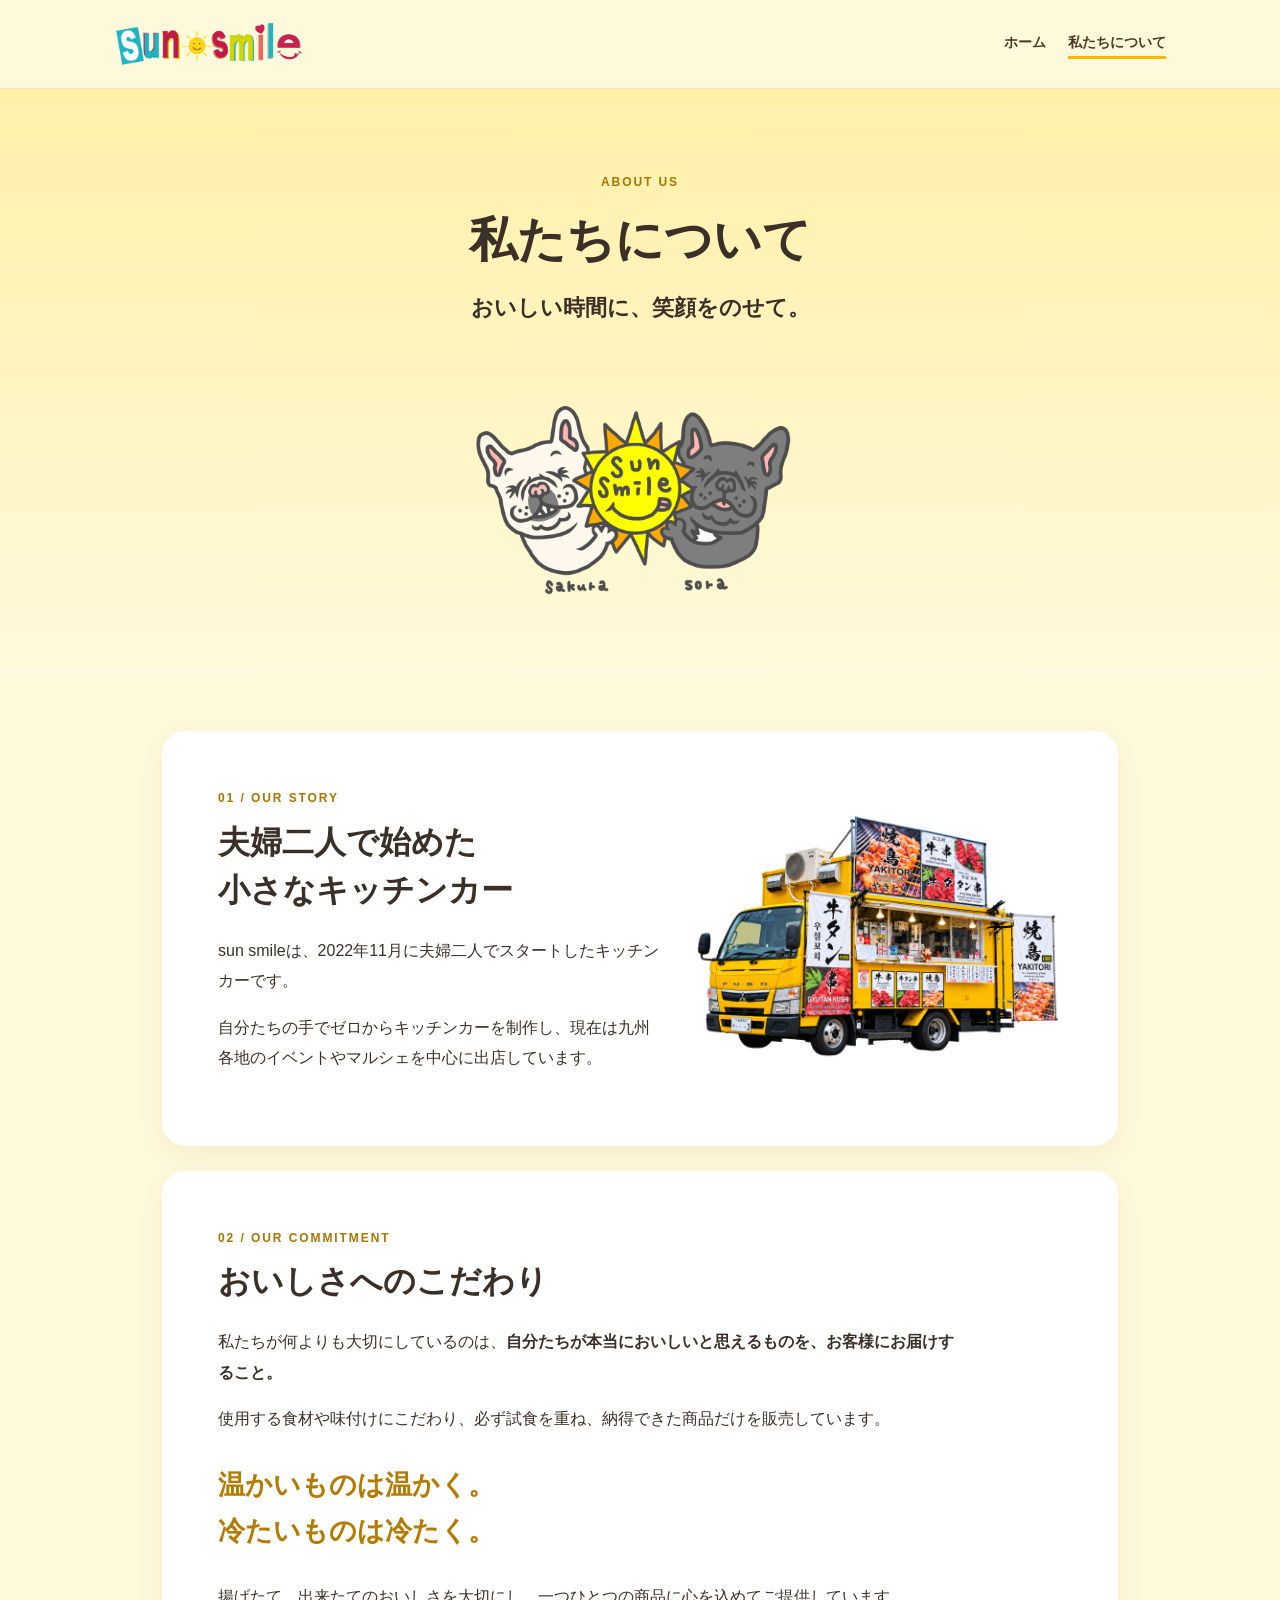
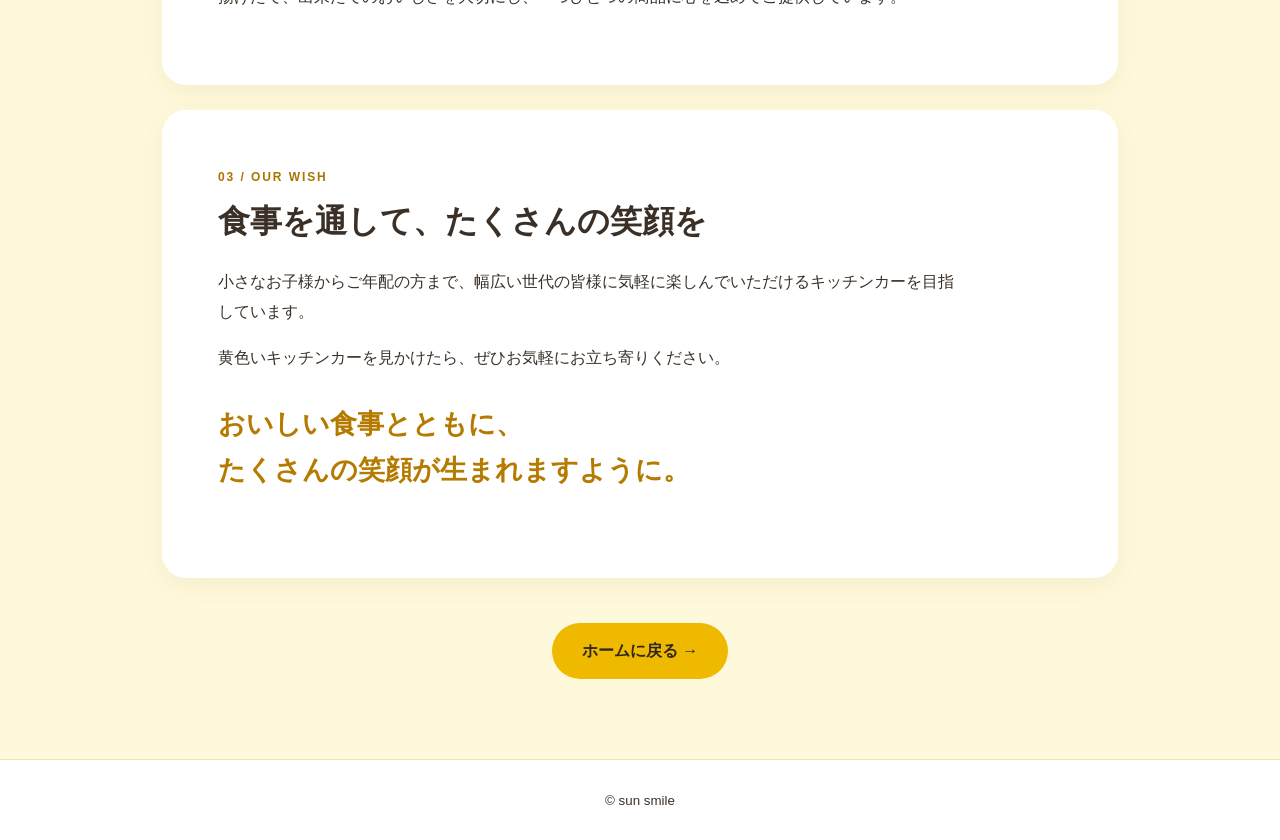
==== about.html @ a851bf27 "Add files via upload" ====
<!doctype html>
<html lang="ja">
<head>
  <meta charset="utf-8">
  <meta name="viewport" content="width=device-width, initial-scale=1">
  <meta name="description" content="sun smileは夫婦二人で始めた黄色いキッチンカー。九州各地で、食材と出来たてのおいしさにこだわったメニューをお届けしています。">
  <title>私たちについて | sun smile</title>
  <link rel="stylesheet" href="style.css">
  <link rel="stylesheet" href="about.css">
</head>
<body class="about-page">
  <header class="about-header">
    <div class="about-header-inner">
      <a href="index.html" class="about-brand" aria-label="sun smile ホームへ"><img src="assets/sun-smile-header-logo.png" alt="sun smile"></a>
      <nav aria-label="メインナビゲーション" class="about-nav">
        <a href="index.html">ホーム</a>
        <a href="about.html" aria-current="page">私たちについて</a>
      </nav>
    </div>
  </header>
  <main>
    <section class="about-hero" aria-labelledby="about-title">
      <p class="about-eyebrow">ABOUT US</p>
      <h1 id="about-title">私たちについて</h1>
      <p class="about-lead">おいしい時間に、笑顔をのせて。</p>
      <img class="about-main-logo" src="assets/sun-smile-center-logo.png" alt="sun smile Sakura・Sora ロゴ">
    </section>
    <div class="about-content">
      <section class="about-panel" aria-labelledby="start-title">
        <div class="about-panel-text">
          <p class="about-num">01 / OUR STORY</p>
          <h2 id="start-title">夫婦二人で始めた<br>小さなキッチンカー</h2>
          <p>sun smileは、2022年11月に夫婦二人でスタートしたキッチンカーです。</p>
          <p>自分たちの手でゼロからキッチンカーを制作し、現在は九州各地のイベントやマルシェを中心に出店しています。</p>
        </div>
        <div class="about-panel-media"><img src="assets/sun-smile-truck.png" alt="sun smileの黄色いキッチンカー"></div>
      </section>
      <section class="about-panel about-panel-single" aria-labelledby="taste-title">
        <p class="about-num">02 / OUR COMMITMENT</p>
        <h2 id="taste-title">おいしさへのこだわり</h2>
        <p>私たちが何よりも大切にしているのは、<strong>自分たちが本当においしいと思えるものを、お客様にお届けすること。</strong></p>
        <p>使用する食材や味付けにこだわり、必ず試食を重ね、納得できた商品だけを販売しています。</p>
        <p class="about-emphasis">温かいものは温かく。<br>冷たいものは冷たく。</p>
        <p>揚げたて、出来たてのおいしさを大切にし、一つひとつの商品に心を込めてご提供しています。</p>
      </section>
      <section class="about-panel about-panel-single" aria-labelledby="smile-title">
        <p class="about-num">03 / OUR WISH</p>
        <h2 id="smile-title">食事を通して、たくさんの笑顔を</h2>
        <p>小さなお子様からご年配の方まで、幅広い世代の皆様に気軽に楽しんでいただけるキッチンカーを目指しています。</p>
        <p>黄色いキッチンカーを見かけたら、ぜひお気軽にお立ち寄りください。</p>
        <p class="about-emphasis">おいしい食事とともに、<br>たくさんの笑顔が生まれますように。</p>
      </section>
      <div class="about-actions"><a class="about-home-link" href="index.html">ホームに戻る <span aria-hidden="true">→</span></a></div>
    </div>
  </main>
  <footer class="about-footer"><small>© sun smile</small></footer>
</body>
</html>
---- style.css ----
@import url('https://fonts.googleapis.com/css2?family=DM+Sans:wght@400;500;600;700;800;900&family=Noto+Sans+JP:wght@400;500;600;700;800;900&display=swap');
:root{--ink:#1f2430;--yellow:#ffdb37;--pink:#ed4d78;--mint:#b9f2df;--bg:#fffdf8;--border:#e8e6df}*{box-sizing:border-box}html{scroll-behavior:smooth}body{margin:0;background:var(--bg);color:var(--ink);font-family:'DM Sans','Noto Sans JP',sans-serif}a{color:inherit;text-decoration:none}button,input,textarea,select{font:inherit}button{cursor:pointer}.header{height:82px;display:flex;align-items:center;justify-content:space-between;padding:0 max(5vw,24px);position:sticky;top:0;z-index:10;background:rgba(255,253,248,.94);backdrop-filter:blur(14px);border-bottom:1px solid var(--border)}.brand{font-weight:900;font-size:27px;letter-spacing:-1px}.brand-sun{color:#f8bb00}.header nav{display:flex;align-items:center;gap:28px;font-size:13px;font-weight:700}.header nav a:hover{color:var(--pink)}.nav-cta{background:var(--ink);color:white!important;padding:12px 20px;border-radius:30px}.menu-toggle{display:none;background:none;border:0;font-size:26px}.hero{position:relative;min-height:650px;background:#ffe36a;overflow:hidden;display:flex;align-items:center;padding:72px max(7vw,24px) 85px}.hero-inner{z-index:2;max-width:700px}.eyebrow,.section-tag{font-size:12px;font-weight:900;letter-spacing:2px}.eyebrow{margin-bottom:24px}.hero h1{font-size:clamp(46px,6vw,90px);line-height:1.28;letter-spacing:-3px;margin:0 0 26px;font-weight:900}.hero h1 em{color:#e84673;font-style:normal;position:relative}.hero p{font-size:16px;line-height:2;font-weight:600}.hero-actions{display:flex;gap:12px;flex-wrap:wrap;margin-top:32px}.btn{border:0;border-radius:40px;padding:16px 25px;font-weight:800;font-size:13px;display:inline-flex;gap:24px;align-items:center;justify-content:center;transition:transform .2s}.btn:hover{transform:translateY(-3px)}.primary,.dark{background:var(--ink);color:white}.secondary{background:white;color:var(--ink);border:1px solid var(--border)}.white{background:white;color:#202330}.hero-glow{position:absolute;border-radius:50%}.glow1{width:500px;height:500px;background:#ffcb40;right:-150px;top:-190px}.glow2{width:230px;height:230px;background:#ffefab;left:48%;bottom:-110px}.hero-art{position:absolute;right:5%;top:13%;width:41%;height:70%;min-width:420px}.sun-disc{position:absolute;right:3%;top:0;width:190px;height:190px;border-radius:50%;background:#f3aa3b;color:#b86c13;font-size:105px;text-align:center;line-height:175px;transform:rotate(12deg)}.truck{position:absolute;bottom:10%;right:0;width:440px;height:250px;transform:rotate(-4deg);filter:drop-shadow(12px 19px 0 rgba(41,39,24,.13))}.truck-body{position:absolute;bottom:35px;left:0;width:430px;height:175px;background:#fff9eb;border:8px solid #25222a;border-radius:23px 45px 13px 13px}.truck-window{position:absolute;left:24px;top:25px;width:230px;height:90px;border-radius:10px;background:#f9be23;border:7px solid #29272a;text-align:center;padding-top:18px;font-size:24px;font-weight:900}.truck-window small{display:block;font-size:10px;letter-spacing:3px}.truck-cabin{position:absolute;right:0;top:0;height:100%;width:128px;border-left:7px solid #25222a;background:#f6ca48;border-radius:0 35px 7px 0}.windshield{background:#99dce3;width:78px;height:83px;border:6px solid #25222a;border-radius:8px 26px 4px 4px;margin:13px 0 0 20px}.wheel{position:absolute;bottom:0;width:75px;height:75px;background:#25222a;border:14px solid #4c4b50;box-shadow:inset 0 0 0 8px white;border-radius:50%}.wheel.one{left:56px}.wheel.two{right:50px}.art-label{position:absolute;right:3%;bottom:-3%;background:white;border:2px solid var(--ink);padding:15px 25px;border-radius:13px;transform:rotate(7deg);font-weight:900;line-height:1.4}.hero-footer{position:absolute;bottom:25px;left:7%;font-size:11px;font-weight:900;letter-spacing:2px}.section{padding:110px max(7vw,24px)}.section-tag{color:#db466d;margin-bottom:25px}.intro-grid{display:grid;grid-template-columns:1fr 1fr;gap:10%}.section h2{font-size:clamp(35px,4vw,57px);letter-spacing:-2px;line-height:1.35;margin:0 0 28px;font-weight:900}.accent{color:#e64e79}.intro p{line-height:2.1;font-size:15px;color:#5e6169}.intro .lead{font-size:20px;font-weight:800;color:var(--ink)}.color-bars{display:flex;gap:9px;margin-top:45px}.color-bars i{display:block;width:50px;height:9px;border-radius:5px;background:#f6ce3e}.color-bars i:nth-child(2){background:#f278a0}.color-bars i:nth-child(3){background:#8ed9cc}.color-bars i:nth-child(4){background:#6bb6e7}.pill-row{display:flex;flex-wrap:wrap;gap:8px;margin-top:25px}.pill-row span{background:#f7f1e4;padding:11px 15px;border-radius:25px;font-size:12px;font-weight:800}.menu-section{background:#f6f7f4}.section-heading{display:flex;justify-content:space-between;align-items:end;gap:20px;margin-bottom:30px}.section-heading h2{margin:0}.section-heading>p{font-size:13px;color:#747680}.menu-grid{display:grid;grid-template-columns:repeat(4,1fr);gap:15px}.food-card{border-radius:22px;padding:25px;min-height:330px;position:relative;display:flex;flex-direction:column;overflow:hidden}.food-card.yellow{background:#ffdc69}.food-card.coral{background:#ffb8a8}.food-card.mint{background:#b7e8ce}.food-card.blue{background:#b4dff7}.food-icon{font-size:84px;line-height:1.3;text-align:center;margin:10px 0 24px;filter:drop-shadow(3px 8px 2px rgba(0,0,0,.1))}.food-num{position:absolute;top:24px;right:24px;font-size:12px;font-weight:900}.food-card h3{font-size:22px;margin:0 0 10px}.food-card p{font-size:13px;line-height:1.8;margin:0 0 20px}.food-en{font-size:10px;letter-spacing:1.5px;font-weight:900;margin-top:auto}.note{color:#7a7c81;font-size:12px;margin-top:20px}.schedule-section{background:#fffdf8}.schedule-card{display:flex;align-items:center;gap:24px;padding:28px 32px;border:1px solid var(--border);border-radius:20px;background:white}.schedule-symbol{width:72px;height:72px;border-radius:50%;display:grid;place-items:center;background:#ffedab;font-size:33px;flex-shrink:0}.schedule-card h3{margin:0 0 8px}.schedule-card p{font-size:13px;color:#72747c;line-height:1.8;margin:0}.schedule-card .btn{margin-left:auto;white-space:nowrap}.blog-section{background:#fff2f2}.blog-controls{display:flex;justify-content:space-between;align-items:center;gap:15px;margin-bottom:25px}.filters{display:flex;gap:8px;flex-wrap:wrap}.filters button,.manage-btn{border:1px solid #ded8d8;background:white;border-radius:25px;padding:10px 18px;font-size:12px;font-weight:800}.filters button.active{background:var(--ink);color:white}.manage-btn{background:transparent}.post-grid{display:grid;grid-template-columns:repeat(3,1fr);gap:18px}.post-card{background:white;border-radius:20px;overflow:hidden;border:1px solid #f0e6e6;cursor:pointer;transition:transform .2s}.post-card:hover{transform:translateY(-4px)}.post-cover{height:175px;background:linear-gradient(135deg,#ffcf56,#ff7d95);display:flex;align-items:center;justify-content:center;font-size:64px;overflow:hidden}.post-cover img{width:100%;height:100%;object-fit:cover}.post-card-body{padding:22px}.post-meta{font-size:11px;color:#888;font-weight:700}.post-meta span{color:#e34c78;margin-left:8px}.post-card h3{font-size:18px;line-height:1.6;margin:12px 0}.post-card p{font-size:12px;color:#777;line-height:1.8}.post-link{font-size:12px;font-weight:900;margin-top:18px}.empty{padding:40px;text-align:center}.contact-section{background:#292b38;color:white;display:flex;position:relative;overflow:hidden;min-height:460px}.contact-section .section-tag{color:#ffdc64}.contact-section h2{font-size:clamp(40px,5vw,70px)}.contact-section p{color:#e5e2e4;line-height:2;margin-bottom:30px}.contact-content{position:relative;z-index:1}.contact-mail{margin-top:20px;font-size:13px;color:#b5b5bf}.contact-deco{font-size:430px;position:absolute;right:8%;top:-50px;color:#f6c73c;opacity:.9;transform:rotate(-14deg)}footer{background:#fff;padding:55px max(7vw,24px) 25px}.footer-brand{font-size:33px;font-weight:900}.footer-brand span{color:#f4bd20}footer>p{font-size:13px;color:#74767b}.footer-bottom{display:flex;justify-content:space-between;margin-top:45px;padding-top:20px;border-top:1px solid var(--border);font-size:12px;color:#85858a}dialog{border:0;border-radius:24px;padding:36px;max-width:min(92vw,760px);width:100%;box-shadow:0 30px 90px #0004;max-height:88vh;overflow:auto}dialog::backdrop{background:#1c1c25aa}.close{float:right;border:0;background:#f1f1f1;width:35px;height:35px;border-radius:50%;font-size:22px}.post-dialog h2,.admin-dialog h2{font-size:30px}.post-dialog .post-image{max-height:320px;width:100%;object-fit:cover;border-radius:12px}.post-body{line-height:2.1;white-space:pre-wrap;overflow-wrap:anywhere}.admin-header p{font-size:12px;line-height:1.8;color:#74747b}.admin-dialog form{display:grid;gap:16px}.admin-dialog label{display:grid;gap:6px;font-size:12px;font-weight:800}.admin-dialog input,.admin-dialog textarea,.admin-dialog select{border:1px solid #d6d6dc;padding:12px;border-radius:9px;width:100%;background:white}.form-row{display:grid;grid-template-columns:1fr 1fr;gap:12px}.form-actions{display:flex;gap:9px;flex-wrap:wrap;margin-top:6px}.admin-tools{margin-top:30px;border-top:1px solid #eee;padding-top:15px}.admin-row{display:flex;align-items:center;justify-content:space-between;border-bottom:1px solid #eee;padding:12px 0;gap:10px;font-size:13px}.admin-row button{padding:7px 10px;background:#f3f3f3;border:0;border-radius:7px;margin-left:4px}.import-label{cursor:pointer}.admin-dialog .btn{padding:12px 18px}.post-dialog .post-meta{margin-bottom:10px}
@media(max-width:1050px){.hero-art{opacity:.45;right:-12%}.menu-grid{grid-template-columns:repeat(2,1fr)}.post-grid{grid-template-columns:repeat(2,1fr)}}@media(max-width:700px){.header{height:68px}.menu-toggle{display:block}.header nav{display:none;position:absolute;top:68px;left:0;right:0;background:#fffdf8;padding:20px;box-shadow:0 12px 18px #0001;flex-direction:column;align-items:stretch}.header nav.open{display:flex}.hero{min-height:640px;align-items:flex-start;padding-top:70px}.hero h1{font-size:45px;letter-spacing:-2px}.hero p{font-size:13px}.hero-art{transform:scale(.7);transform-origin:bottom right;right:-15%;top:auto;bottom:25px;opacity:.55}.hero-footer{font-size:9px}.section{padding:72px 22px}.intro-grid{grid-template-columns:1fr;gap:20px}.section-heading{display:block}.menu-grid{grid-template-columns:1fr 1fr;gap:9px}.food-card{padding:17px;min-height:300px}.food-icon{font-size:64px}.food-card h3{font-size:17px}.food-card p{font-size:11px}.schedule-card{display:block}.schedule-card .btn{margin-top:20px}.post-grid{grid-template-columns:1fr}.blog-controls{display:block}.manage-btn{margin-top:14px}.contact-deco{right:-90px;top:80px;font-size:260px;opacity:.23}.form-row{grid-template-columns:1fr}dialog{padding:24px}.footer-bottom{gap:15px}}

/* Official sun smile food truck photo: desktop and mobile */
.hero{background:#ffdf35;isolation:isolate}
.hero-inner{position:relative;z-index:3;max-width:52%}
.hero-photo{position:absolute;right:0;top:9%;bottom:8%;width:59%;z-index:2;display:flex;align-items:center;justify-content:center;pointer-events:none}
.hero-photo img{display:block;width:100%;height:100%;object-fit:contain;object-position:center;mix-blend-mode:multiply;filter:drop-shadow(0 16px 14px rgba(80,55,0,.12));-webkit-mask-image:radial-gradient(ellipse 75% 73% at 52% 51%,#000 67%,transparent 100%);mask-image:radial-gradient(ellipse 75% 73% at 52% 51%,#000 67%,transparent 100%)}
.hero-glow{z-index:0}
@media(max-width:1050px){.hero-inner{max-width:58%}.hero-photo{right:-6%;width:62%;top:17%;bottom:13%}}
@media(max-width:700px){.hero{min-height:800px;padding-top:56px;padding-bottom:350px;align-items:flex-start}.hero-inner{max-width:100%;width:100%}.hero h1{font-size:clamp(38px,9vw,54px)}.hero-photo{top:auto;bottom:52px;right:0;left:0;width:100%;height:340px}.hero-photo img{object-fit:contain;object-position:center}.hero-footer{z-index:4;bottom:18px}}
@media(max-width:390px){.hero{min-height:770px;padding-bottom:300px}.hero-photo{height:285px;bottom:55px}.hero-actions{gap:8px}.hero-actions .btn{padding:13px 17px}}

/* 2026-10: centered official logo and right-aligned truck */
.hero{background:#ffdf35;min-height:690px}
.hero-inner{max-width:39%;position:relative;z-index:4}
.hero h1{font-size:clamp(38px,4.45vw,68px)}
.hero-center-logo{position:absolute;left:43%;top:50%;transform:translate(-50%,-50%);width:28%;z-index:5;pointer-events:none}
.hero-center-logo img{width:100%;height:auto;display:block;filter:drop-shadow(0 8px 6px rgba(80,55,0,.10))}
.hero-photo{left:auto;right:-10%;top:13%;bottom:10%;width:60%;z-index:2}
.hero-photo img{object-fit:contain;object-position:center;mix-blend-mode:multiply;-webkit-mask-image:radial-gradient(ellipse 66% 67% at 52% 52%,#000 59%,transparent 100%);mask-image:radial-gradient(ellipse 66% 67% at 52% 52%,#000 59%,transparent 100%)}
@media(max-width:1100px){.hero-inner{max-width:44%}.hero-center-logo{left:46%;width:28%}.hero-photo{right:-15%;width:65%}}
@media(max-width:700px){.hero{min-height:900px;padding-top:45px;padding-bottom:520px}.hero-inner{max-width:100%}.hero h1{font-size:clamp(37px,8.6vw,52px)}.hero-center-logo{left:27%;top:auto;bottom:230px;transform:translateX(-50%);width:44%}.hero-photo{left:auto;right:-20%;top:auto;bottom:60px;width:96%;height:390px}.hero-photo img{object-position:center}.hero-footer{bottom:16px}}
@media(max-width:390px){.hero{min-height:860px;padding-bottom:480px}.hero-center-logo{bottom:210px;width:44%}.hero-photo{bottom:58px;height:340px}}

/* Updated hero: three independent columns, no overlap */
@media(min-width:901px){
.hero{display:grid;grid-template-columns:minmax(0,1.13fr) minmax(0,.68fr) minmax(0,1.13fr);gap:1.2vw;align-items:center;min-height:690px;padding:68px 3.4vw 84px}
.hero-inner{grid-column:1;position:relative;max-width:none;width:100%;z-index:4}
.hero h1{font-size:clamp(35px,3.5vw,63px);letter-spacing:-2px;white-space:nowrap}
.hero p{font-size:clamp(12px,1.05vw,16px)}
.hero-center-logo{grid-column:2;position:relative;left:auto;top:auto;bottom:auto;transform:none;width:100%;z-index:3;align-self:center}
.hero-center-logo img{width:100%;height:auto;object-fit:contain}
.hero-photo{grid-column:3;position:relative;left:auto;right:auto;top:auto;bottom:auto;width:100%;height:auto;z-index:2;align-self:center}
.hero-photo img{width:100%;height:auto;max-height:570px;object-fit:contain;mix-blend-mode:normal;mask-image:none;-webkit-mask-image:none;filter:drop-shadow(0 14px 9px rgba(90,65,0,.16))}
.hero-footer{left:3.4vw}
}
@media(max-width:900px){
.hero{display:flex;flex-direction:column;align-items:stretch;min-height:0;padding:60px 5vw 65px;gap:16px}
.hero-inner{position:relative;max-width:100%;width:100%;z-index:4}
.hero h1{font-size:clamp(37px,7vw,60px);white-space:normal}
.hero-center-logo{position:relative;left:auto;top:auto;bottom:auto;transform:none;width:min(62%,320px);align-self:center;z-index:3;margin-top:15px}
.hero-photo{position:relative;left:auto;right:auto;top:auto;bottom:auto;width:min(100%,680px);height:auto;align-self:center;z-index:2}
.hero-photo img{display:block;width:100%;height:auto;object-fit:contain;mix-blend-mode:normal;mask-image:none;-webkit-mask-image:none;filter:drop-shadow(0 10px 8px rgba(90,65,0,.15))}
.hero-footer{position:relative;left:auto;bottom:auto;margin-top:15px;font-size:9px}
}

/* Final balance adjustment: larger Sakura/Sora mark, smaller truck */
@media (min-width: 901px) {
  .hero { grid-template-columns: minmax(0,1.15fr) minmax(0,1.02fr) minmax(0,.83fr); gap: 1.5vw; padding-left: 3.2vw; padding-right: 3.2vw; }
  .hero-inner { min-width: 0; }
  .hero h1 { font-size: clamp(33px,3.35vw,58px); }
  .hero-center-logo { width: 112%; max-width: none; justify-self: center; }
  .hero-photo { width: 90%; justify-self: end; }
  .hero-photo img { max-height: 455px; }
}
@media (min-width: 701px) and (max-width: 900px) {
  .hero { display: grid; grid-template-columns: minmax(0,1.08fr) minmax(0,1fr); padding: 55px 4vw 75px; gap: 15px; }
  .hero-inner { grid-column: 1; grid-row: 1 / 3; }
  .hero-center-logo { grid-column: 2; grid-row: 1; width: 90%; justify-self: center; }
  .hero-photo { grid-column: 2; grid-row: 2; width: 80%; justify-self: center; }
  .hero h1 { font-size: clamp(30px,4vw,45px); white-space: normal; }
}
@media (max-width: 700px) {
  .hero { display: flex; flex-direction: column; gap: 8px; }
  .hero-center-logo { width: min(83%, 390px); margin-top: 20px; }
  .hero-photo { width: min(83%, 470px); margin-top: 0; }
}

/* Official sun smile header artwork */
.header .brand{display:flex;align-items:center;flex-shrink:0;line-height:1}
.header .brand-logo{display:block;width:220px;max-width:38vw;height:60px;object-fit:contain;object-position:left center}
@media(max-width:700px){.header .brand-logo{width:165px;max-width:55vw;height:50px}}
/* キッチンカーを25px下に移動（PC表示） */
@media (min-width: 901px) {
  .hero-photo {
    transform: translateY(25px);
  }
}
/* スマホ版：見出しがヘッダーに隠れないように調整 */
@media (max-width: 700px) {
  .hero {
    padding-top: 110px;
  }
}
---- about.css ----
/* ABOUT US 専用スタイル。既存の style.css は変更しません。 */
body.about-page { margin: 0; background: #fff9db; color: #3b3027; font-family: 'Hiragino Kaku Gothic ProN','Yu Gothic',Meiryo,sans-serif; line-height: 1.9; }
.about-page *, .about-page *::before, .about-page *::after { box-sizing: border-box; }
.about-page .about-header { background: #fff9db; border-bottom: 1px solid #f1e4ac; }
.about-header-inner { max-width: 1100px; margin: auto; padding: 12px 24px; display: flex; justify-content: space-between; align-items: center; gap: 20px; }
.about-brand img { display: block; width: 190px; max-width: 38vw; height: 64px; object-fit: contain; object-position: left center; }
.about-nav { display: flex; gap: 22px; flex-wrap: wrap; }
.about-nav a { color: #4b3a27; font-size: 14px; font-weight: 700; text-decoration: none; }
.about-nav a[aria-current="page"] { border-bottom: 3px solid #f4b900; }
.about-hero { text-align: center; padding: 70px 24px 45px; background: linear-gradient(180deg,#fff0a9 0%,#fff9db 100%); }
.about-eyebrow, .about-num { color: #aa7500; font-weight: 800; letter-spacing: .16em; font-size: 12px; }
.about-hero h1 { font-size: clamp(30px,5vw,48px); margin: 8px 0 4px; line-height: 1.4; }
.about-lead { font-size: clamp(16px,2.6vw,22px); font-weight: 800; margin: 14px 0 25px; }
.about-main-logo { display: block; width: min(370px,80vw); max-height: 330px; object-fit: contain; margin: 0 auto; }
.about-content { max-width: 1000px; margin: 0 auto; padding: 30px 22px 80px; }
.about-panel { background: #fff; border-radius: 24px; padding: clamp(28px,5vw,56px); margin: 25px 0; display: grid; grid-template-columns: 1.2fr 1fr; gap: 35px; align-items: center; box-shadow: 0 8px 25px rgba(99,75,22,.07); }
.about-panel h2 { font-size: clamp(23px,3vw,32px); line-height: 1.5; margin: 8px 0 22px; }
.about-panel p { margin: 0 0 16px; }
.about-panel .about-num { margin: 0; }
.about-panel-media img { display: block; width: 100%; max-height: 350px; object-fit: contain; }
.about-panel-single { display: block; }
.about-panel-single > p:not(.about-num) { max-width: 750px; }
.about-emphasis { font-size: clamp(20px,3vw,27px); font-weight: 800; color: #b57a00; line-height: 1.7; padding: 12px 0; }
.about-actions { text-align: center; padding-top: 20px; }
.about-home-link { display: inline-block; padding: 13px 30px; border-radius: 999px; background: #efb900; color: #30271b; text-decoration: none; font-weight: 800; }
.about-home-link:hover { background: #ffd12c; }
.about-footer { text-align: center; padding: 25px; border-top: 1px solid #f1e4ac; }
@media(max-width:700px) { .about-header-inner { padding: 8px 16px; } .about-brand img { width: 145px; height: 55px; } .about-nav { gap: 12px; } .about-nav a { font-size: 12px; } .about-hero { padding-top: 42px; } .about-panel { grid-template-columns: 1fr; gap: 10px; } .about-panel-media { order: 2; } }
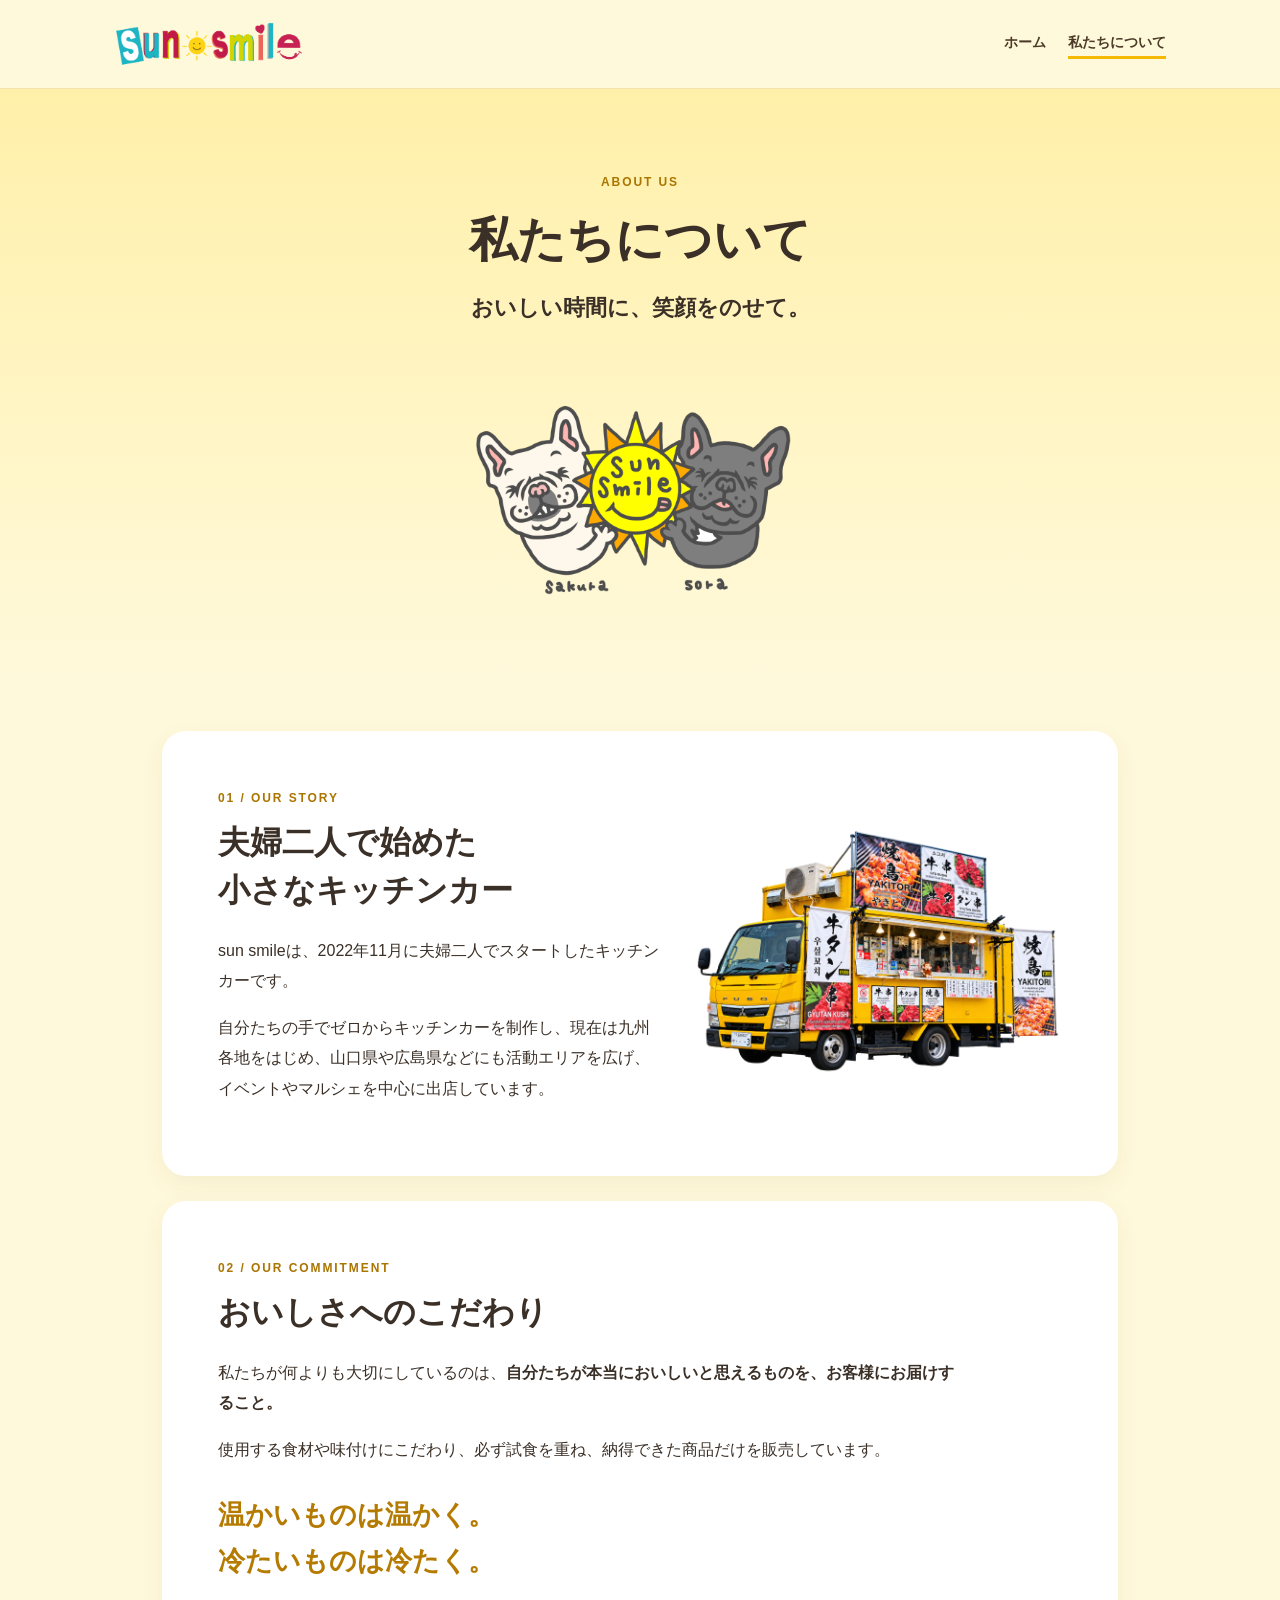
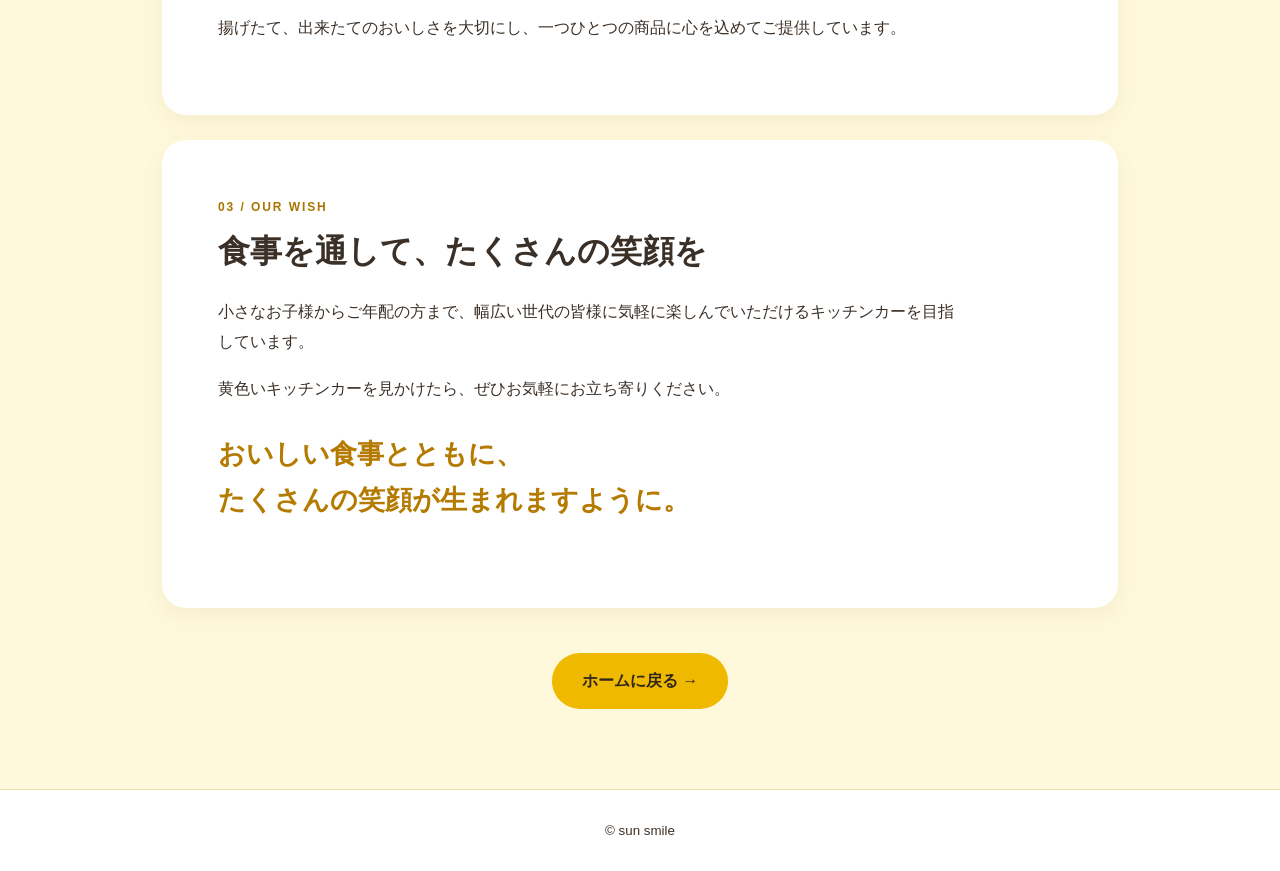
==== commit c1a5c44c: "Update about.html" ====
--- a/about.html
+++ b/about.html
@@ -31,7 +31,7 @@
           <p class="about-num">01 / OUR STORY</p>
           <h2 id="start-title">夫婦二人で始めた<br>小さなキッチンカー</h2>
           <p>sun smileは、2022年11月に夫婦二人でスタートしたキッチンカーです。</p>
-          <p>自分たちの手でゼロからキッチンカーを制作し、現在は九州各地のイベントやマルシェを中心に出店しています。</p>
+          <p>自分たちの手でゼロからキッチンカーを制作し、現在は九州各地をはじめ、山口県や広島県などにも活動エリアを広げ、イベントやマルシェを中心に出店しています。</p>
         </div>
         <div class="about-panel-media"><img src="assets/sun-smile-truck.png" alt="sun smileの黄色いキッチンカー"></div>
       </section>
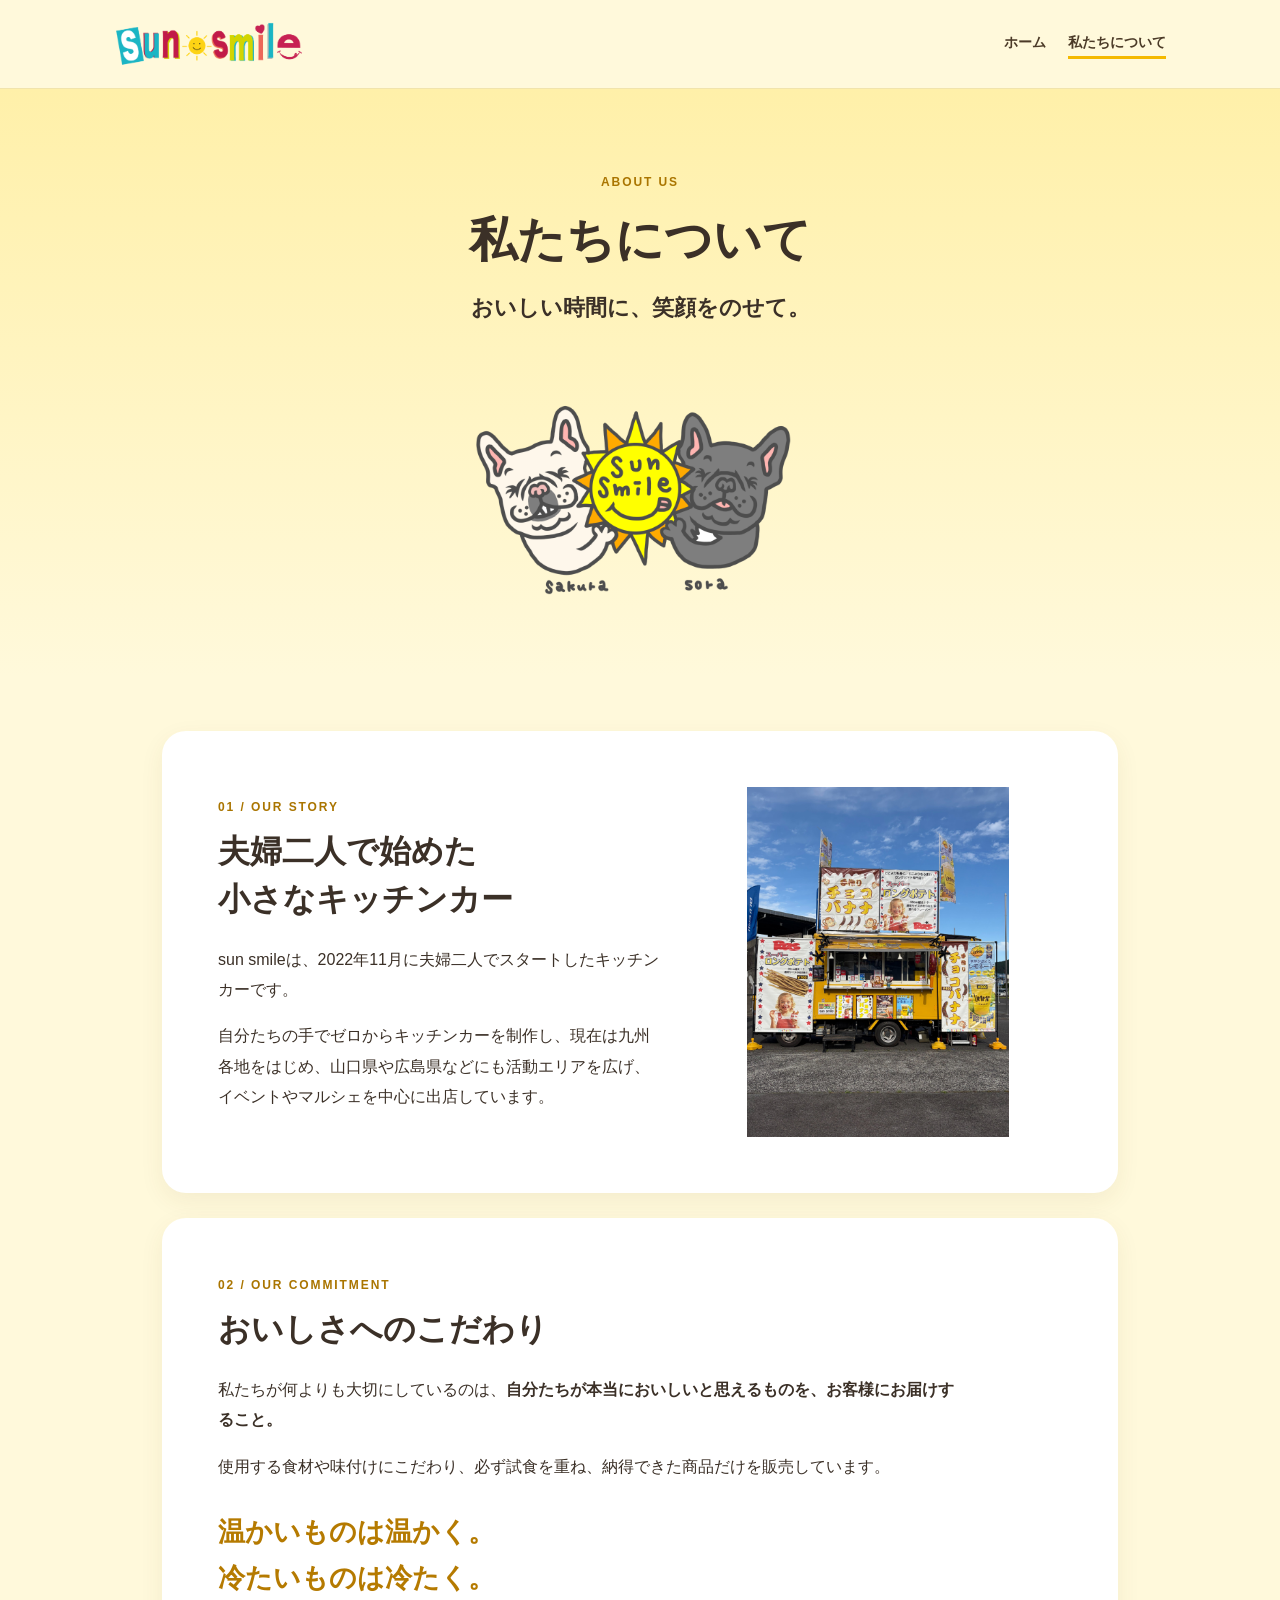
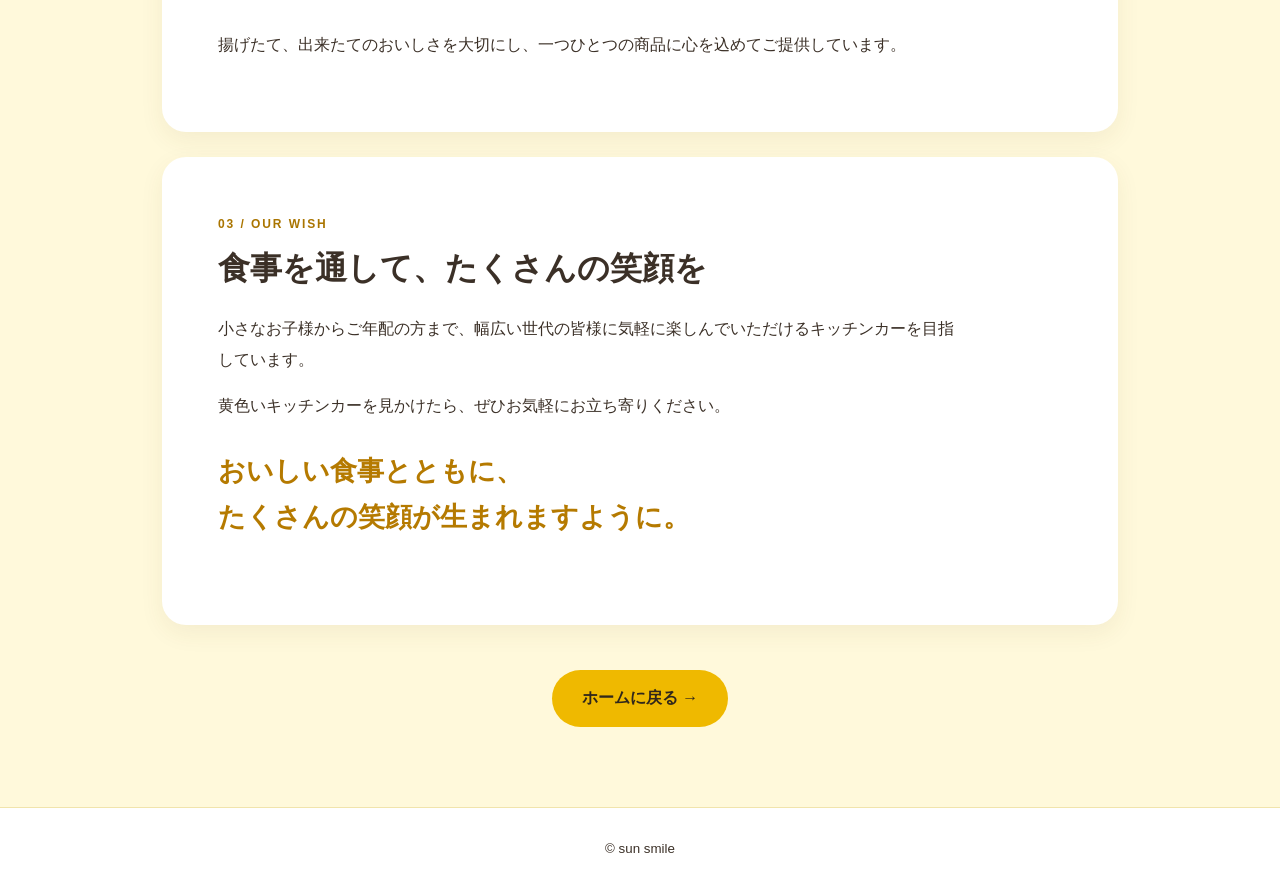
==== commit 1083d901: "Update about.html" ====
--- a/about.html
+++ b/about.html
@@ -33,7 +33,7 @@
           <p>sun smileは、2022年11月に夫婦二人でスタートしたキッチンカーです。</p>
           <p>自分たちの手でゼロからキッチンカーを制作し、現在は九州各地をはじめ、山口県や広島県などにも活動エリアを広げ、イベントやマルシェを中心に出店しています。</p>
         </div>
-        <div class="about-panel-media"><img src="assets/sun-smile-truck.png" alt="sun smileの黄色いキッチンカー"></div>
+        <div class="about-panel-media"><img src="assets/sun-smile-about-truck.jpg" alt="sun smileの黄色いキッチンカー"></div>
       </section>
       <section class="about-panel about-panel-single" aria-labelledby="taste-title">
         <p class="about-num">02 / OUR COMMITMENT</p>
